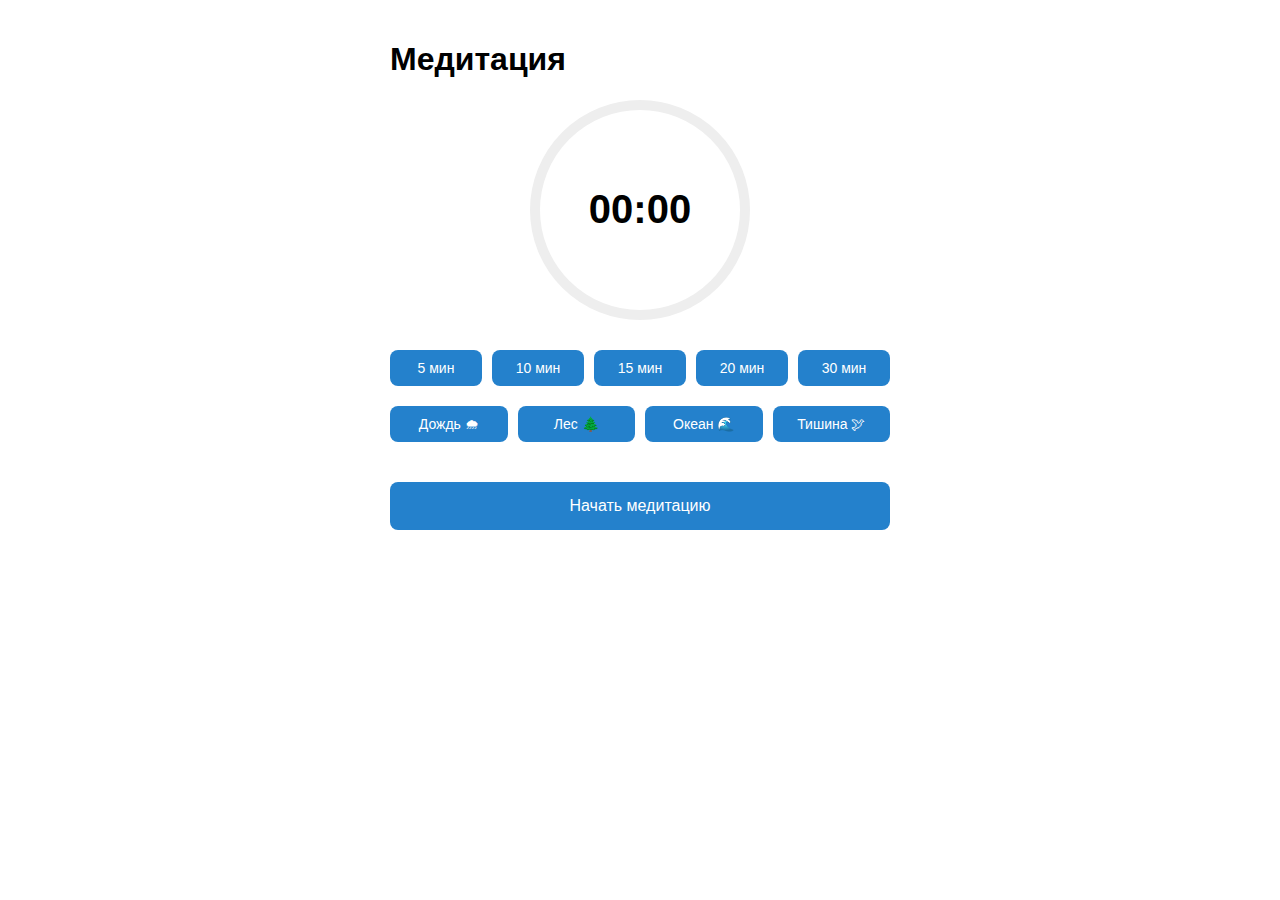
==== index.html @ 94053236 "Add initial files" ====
<!DOCTYPE html>
<html lang="ru">
<head>
    <meta charset="UTF-8">
    <meta name="viewport" content="width=device-width, initial-scale=1.0">
    <title>Медитация</title>
    <script src="https://telegram.org/js/telegram-web-app.js"></script>
    <link rel="stylesheet" href="styles.css">
</head>
<body>
    <div class="app">
        <div class="main-screen">
            <h1>Медитация</h1>
            <div class="timer-display">
                <div class="progress-circle">
                    <span class="time">00:00</span>
                </div>
            </div>
            
            <div class="controls">
                <div class="duration-selector">
                    <button data-time="5">5 мин</button>
                    <button data-time="10">10 мин</button>
                    <button data-time="15">15 мин</button>
                    <button data-time="20">20 мин</button>
                    <button data-time="30">30 мин</button>
                </div>
                
                <div class="sound-selector">
                    <button data-sound="rain">Дождь 🌧</button>
                    <button data-sound="forest">Лес 🌲</button>
                    <button data-sound="ocean">Океан 🌊</button>
                    <button data-sound="silence">Тишина 🕊</button>
                </div>
                
                <button class="start-btn">Начать медитацию</button>
            </div>
        </div>
        
        <div class="stats-screen hidden">
            <h2>Ваш прогресс</h2>
            <div class="stats">
                <div class="stat-item">
                    <span class="stat-value">0</span>
                    <span class="stat-label">Медитаций</span>
                </div>
                <div class="stat-item">
                    <span class="stat-value">0</span>
                    <span class="stat-label">Минут</span>
                </div>
                <div class="stat-item">
                    <span class="stat-value">0</span>
                    <span class="stat-label">Звезд</span>
                </div>
            </div>
        </div>
    </div>
    <script src="app.js"></script>
</body>
</html>
---- styles.css ----
:root {
    --tg-theme-bg-color: #fff;
    --tg-theme-text-color: #000;
    --tg-theme-button-color: #2481cc;
    --tg-theme-button-text-color: #fff;
}

body {
    margin: 0;
    padding: 0;
    font-family: -apple-system, BlinkMacSystemFont, 'Segoe UI', Roboto, Oxygen, Ubuntu, Cantarell, 'Open Sans', 'Helvetica Neue', sans-serif;
    background-color: var(--tg-theme-bg-color);
    color: var(--tg-theme-text-color);
}

.app {
    max-width: 500px;
    margin: 0 auto;
    padding: 20px;
}

.progress-circle {
    width: 200px;
    height: 200px;
    border-radius: 50%;
    border: 10px solid #eee;
    margin: 20px auto;
    position: relative;
    display: flex;
    align-items: center;
    justify-content: center;
}

.time {
    font-size: 2.5em;
    font-weight: bold;
}

.controls {
    display: flex;
    flex-direction: column;
    gap: 20px;
    margin-top: 30px;
}

.duration-selector, .sound-selector {
    display: grid;
    grid-template-columns: repeat(auto-fit, minmax(80px, 1fr));
    gap: 10px;
}

button {
    background-color: var(--tg-theme-button-color);
    color: var(--tg-theme-button-text-color);
    border: none;
    padding: 10px 15px;
    border-radius: 8px;
    cursor: pointer;
    font-size: 14px;
}

button:active {
    opacity: 0.8;
}

.start-btn {
    font-size: 16px;
    padding: 15px;
    margin-top: 20px;
}

.stats-screen {
    text-align: center;
}

.stats {
    display: grid;
    grid-template-columns: repeat(3, 1fr);
    gap: 20px;
    margin-top: 30px;
}

.stat-item {
    display: flex;
    flex-direction: column;
    align-items: center;
}

.stat-value {
    font-size: 24px;
    font-weight: bold;
}

.stat-label {
    font-size: 14px;
    color: #666;
}

.hidden {
    display: none;
}
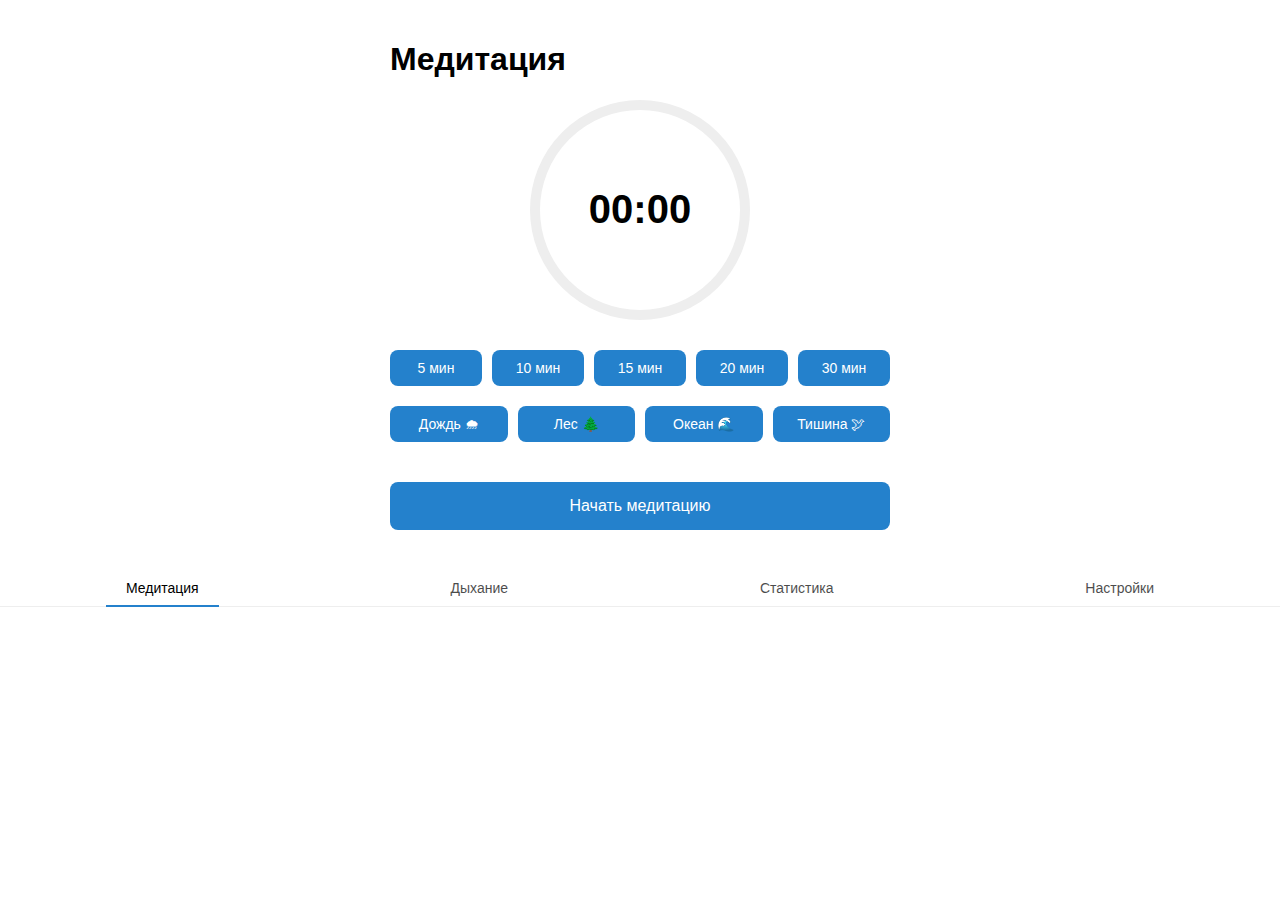
==== commit 24d272bf: "Add breathing exercises, achievements and settings" ====
--- a/index.html
+++ b/index.html
@@ -55,6 +55,79 @@
             </div>
         </div>
     </div>
+    <div class="breathing-guide hidden">
+        <div class="breathing-circle"></div>
+        <div class="breathing-text">Вдох</div>
+    </div>
+    <div class="tabs">
+        <button class="tab-btn active" data-tab="meditation">Медитация</button>
+        <button class="tab-btn" data-tab="breathing">Дыхание</button>
+        <button class="tab-btn" data-tab="stats">Статистика</button>
+        <button class="tab-btn" data-tab="settings">Настройки</button>
+    </div>
+
+    <div class="tab-content">
+        <div class="tab-pane active" id="meditation">
+            <!-- Существующий контент медитации -->
+        </div>
+        
+        <div class="tab-pane" id="breathing">
+            <div class="breathing-techniques">
+                <div class="technique-selector">
+                    <button data-technique="4-4-4-4">Квадратное дыхание</button>
+                    <button data-technique="4-7-8">4-7-8</button>
+                    <button data-technique="box">Техника Вима Хофа</button>
+                </div>
+                
+                <div class="breathing-guide">
+                    <div class="breathing-circle"></div>
+                    <div class="breathing-text">Подготовьтесь</div>
+                    <div class="breathing-timer">00:00</div>
+                </div>
+            </div>
+        </div>
+        
+        <div class="tab-pane" id="stats">
+            <div class="achievements">
+                <h2>Достижения</h2>
+                <div class="achievement-grid">
+                    <!-- Достижения будут добавляться динамически -->
+                </div>
+            </div>
+            
+            <div class="meditation-calendar">
+                <h2>Календарь медитаций</h2>
+                <div class="calendar-grid">
+                    <!-- Календарь будет добавляться динамически -->
+                </div>
+            </div>
+            
+            <div class="leaderboard">
+                <h2>Рейтинг</h2>
+                <div class="leaderboard-list">
+                    <!-- Рейтинг будет добавляться динамически -->
+                </div>
+            </div>
+        </div>
+        
+        <div class="tab-pane" id="settings">
+            <div class="reminder-settings">
+                <h2>Напоминания</h2>
+                <div class="time-picker">
+                    <input type="time" id="reminder-time">
+                    <button class="set-reminder-btn">Установить напоминание</button>
+                </div>
+            </div>
+            
+            <div class="sound-settings">
+                <h2>Настройки звука</h2>
+                <div class="volume-control">
+                    <label>Громкость</label>
+                    <input type="range" min="0" max="100" value="50">
+                </div>
+            </div>
+        </div>
+    </div>
     <script src="app.js"></script>
 </body>
-</html>+</html> --- a/styles.css
+++ b/styles.css
@@ -98,4 +98,142 @@
 
 .hidden {
     display: none;
-}+}
+
+.breathing-guide {
+    position: relative;
+    width: 200px;
+    height: 200px;
+    margin: 20px auto;
+}
+
+.breathing-circle {
+    position: absolute;
+    width: 100%;
+    height: 100%;
+    border-radius: 50%;
+    border: 2px solid var(--tg-theme-button-color);
+    animation: breathe 8s infinite;
+}
+
+@keyframes breathe {
+    0% { transform: scale(0.8); opacity: 0.8; }
+    25% { transform: scale(1.2); opacity: 1; }
+    50% { transform: scale(0.8); opacity: 0.8; }
+    75% { transform: scale(1.2); opacity: 1; }
+    100% { transform: scale(0.8); opacity: 0.8; }
+}
+
+.tabs {
+    display: flex;
+    justify-content: space-around;
+    margin: 20px 0;
+    border-bottom: 1px solid #eee;
+}
+
+.tab-btn {
+    padding: 10px 20px;
+    border: none;
+    background: none;
+    color: var(--tg-theme-text-color);
+    opacity: 0.7;
+    position: relative;
+}
+
+.tab-btn.active {
+    opacity: 1;
+}
+
+.tab-btn.active::after {
+    content: '';
+    position: absolute;
+    bottom: -1px;
+    left: 0;
+    right: 0;
+    height: 2px;
+    background: var(--tg-theme-button-color);
+}
+
+.tab-content {
+    padding: 20px 0;
+}
+
+.tab-pane {
+    display: none;
+}
+
+.tab-pane.active {
+    display: block;
+}
+
+/* Стили для календаря */
+.calendar-grid {
+    display: grid;
+    grid-template-columns: repeat(7, 1fr);
+    gap: 5px;
+    margin: 20px 0;
+}
+
+.calendar-day {
+    aspect-ratio: 1;
+    border-radius: 5px;
+    background: #eee;
+}
+
+.calendar-day.has-meditation {
+    background: var(--tg-theme-button-color);
+}
+
+/* Стили для техник дыхания */
+.breathing-techniques {
+    text-align: center;
+}
+
+.technique-selector {
+    display: flex;
+    flex-wrap: wrap;
+    gap: 10px;
+    justify-content: center;
+    margin: 20px 0;
+}
+
+/* Стили для достижений */
+.achievement-grid {
+    display: grid;
+    grid-template-columns: repeat(auto-fit, minmax(150px, 1fr));
+    gap: 15px;
+    margin: 20px 0;
+}
+
+.achievement {
+    background: #f5f5f5;
+    border-radius: 10px;
+    padding: 15px;
+    text-align: center;
+}
+
+.achievement.unlocked {
+    background: var(--tg-theme-button-color);
+    color: white;
+}
+
+/* Стили для рейтинга */
+.leaderboard-item {
+    display: flex;
+    align-items: center;
+    padding: 10px;
+    border-bottom: 1px solid #eee;
+}
+
+.rank {
+    width: 30px;
+    font-weight: bold;
+}
+
+.name {
+    flex: 1;
+}
+
+.score {
+    font-weight: bold;
+} 